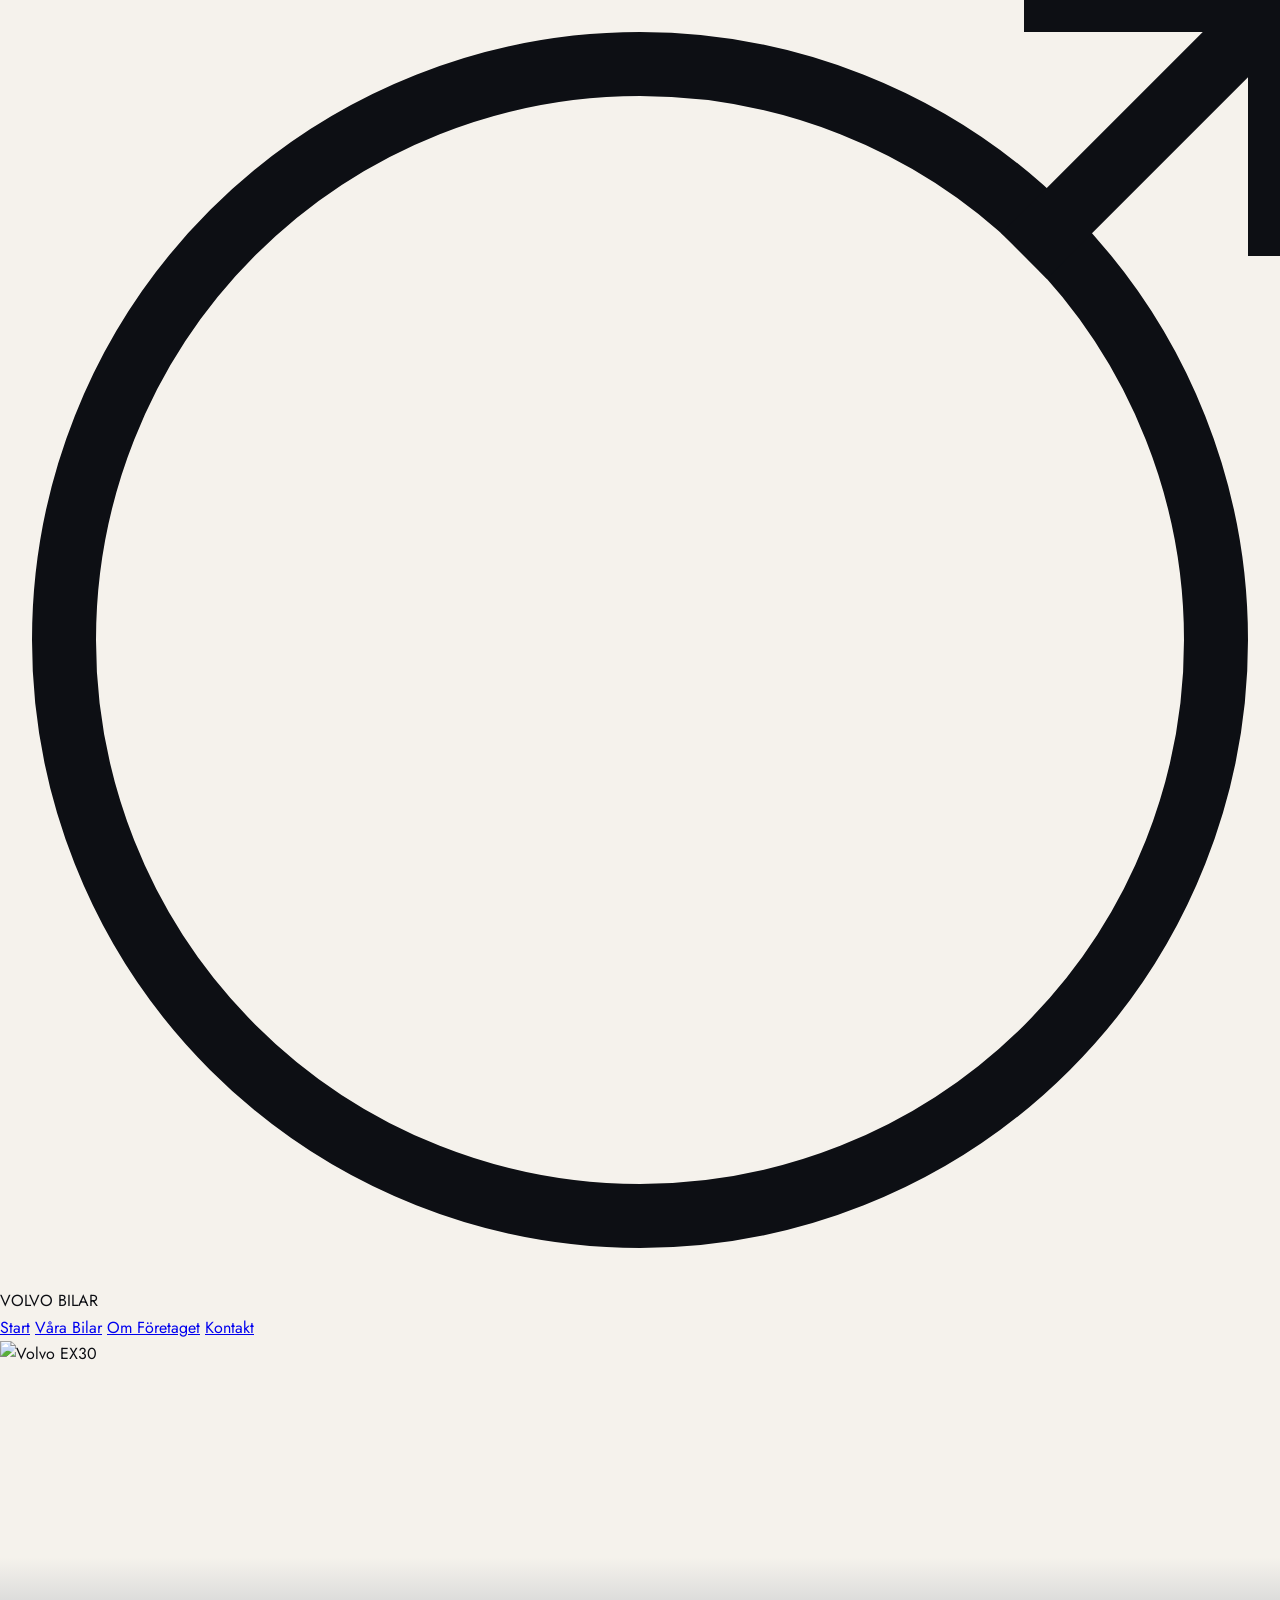
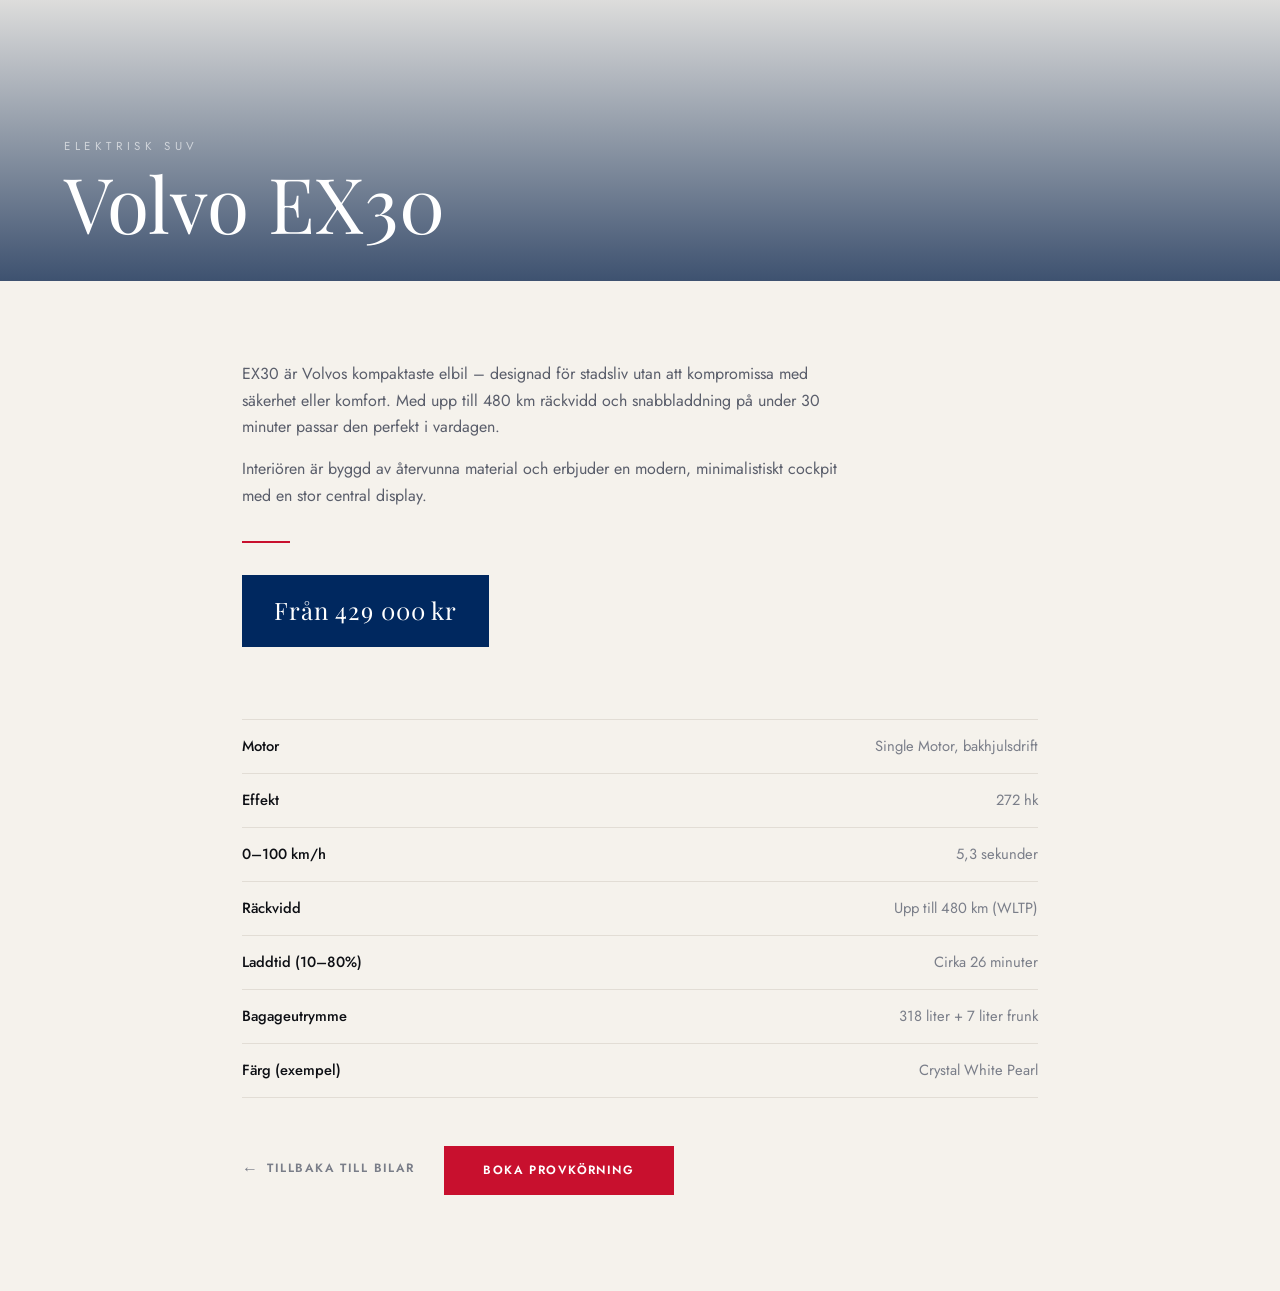
==== ex30.html @ cb6153fe "Create ex30.html" ====
<!DOCTYPE html>
<html lang="sv">
<head>
    <meta charset="UTF-8">
    <meta name="viewport" content="width=device-width, initial-scale=1.0">
    <title>Volvo EX30 – Volvo Bilar</title>

    <!-- Samma navigation-stilar som resten av sajten -->
    <link rel="stylesheet" href="style.css">

    <!-- Bilsidans egna stilar -->
    <style>
        /* ==========================================
   EX30 – BILSIDA  |  ex30.css
   ========================================== */

/* Importera samma typsnitt som resten av sajten */
@import url('https://fonts.googleapis.com/css2?family=Playfair+Display:ital,wght@0,400;0,700;1,400&family=Jost:wght@300;400;500;600&display=swap');

/* 1. GRUNDSTIL */
*, *::before, *::after { box-sizing: border-box; margin: 0; padding: 0; }

body {
    font-family: 'Jost', sans-serif;
    background: #f5f2ec;
    color: #0d0f14;
    line-height: 1.65;
}

/* 2. SIDHERO – stor bild med text ovanpå */
.car-hero {
    position: relative;
    height: 60vh;
    min-height: 380px;
    overflow: hidden;
}

.car-hero img {
    width: 100%; height: 100%;
    object-fit: cover;
    display: block;
}

/* Mörk gradient så texten syns */
.car-hero::after {
    content: '';
    position: absolute; inset: 0;
    background: linear-gradient(to top, rgba(0,28,70,.75) 0%, transparent 60%);
}

/* Text inuti hero */
.car-hero-text {
    position: absolute;
    bottom: 2.5rem; left: 4rem;
    color: white; z-index: 2;
}

.car-hero-text span {
    display: block;
    font-size: .72rem; letter-spacing: .4em;
    text-transform: uppercase; opacity: .6;
    margin-bottom: .5rem;
}

.car-hero-text h1 {
    font-family: 'Playfair Display', serif;
    font-size: clamp(2.5rem, 6vw, 5rem);
    font-weight: 400; line-height: 1;
}

/* 3. INNEHÅLL */
.car-page {
    max-width: 860px;
    margin: 0 auto;
    padding: 5rem 2rem 6rem;
}

/* Inledningstext */
.car-page p {
    font-size: 1rem;
    color: #5a5e6b;
    max-width: 620px;
    margin-bottom: 1rem;
}

/* Avdelare */
.divider {
    width: 48px; height: 2px;
    background: #c8102e;
    margin: 2rem 0;
}

/* 4. SPECIFIKATIONSLISTA */
.car-specs {
    list-style: none;
    margin: 2rem 0 3rem;
    border-top: 1px solid #e2ddd5;
}

.car-specs li {
    display: flex;
    justify-content: space-between;
    align-items: center;
    padding: .9rem 0;
    border-bottom: 1px solid #e2ddd5;
    font-size: .92rem;
}

.car-specs li strong {
    color: #0d0f14;
    font-weight: 500;
    min-width: 160px;
}

.car-specs li span { color: #7a7e89; }

/* 5. PRISBRICKA */
.car-price {
    display: inline-block;
    background: #00285f;
    color: white;
    padding: 1rem 2rem;
    font-family: 'Playfair Display', serif;
    font-size: 1.5rem;
    letter-spacing: .04em;
    margin-bottom: 2.5rem;
}

/* 6. KNAPPAR */
.btn-back {
    display: inline-flex;
    align-items: center;
    gap: .5rem;
    font-size: .75rem;
    font-weight: 600;
    letter-spacing: .12em;
    text-transform: uppercase;
    color: #7a7e89;
    text-decoration: none;
    transition: color .3s;
}

.btn-back::before { content: '←'; font-size: 1rem; }
.btn-back:hover { color: #00285f; }

.btn-contact {
    display: inline-block;
    margin-left: 1.5rem;
    padding: .85rem 2.4rem;
    background: #c8102e;
    color: white;
    font-size: .75rem;
    font-weight: 600;
    letter-spacing: .12em;
    text-transform: uppercase;
    text-decoration: none;
    border: 1.5px solid #c8102e;
    transition: background .3s, transform .3s;
}

.btn-contact:hover { background: transparent; color: #c8102e; transform: translateY(-2px); }

/* 7. RESPONSIV */
@media (max-width: 600px) {
    .car-hero-text { left: 1.5rem; bottom: 1.5rem; }
    .car-page { padding: 3rem 1.5rem 4rem; }
    .btn-contact { margin-left: 0; margin-top: 1rem; display: block; text-align: center; }
}

    </style>
</head>
<body>

    <!-- HEADER (samma som övriga sidor) -->
    <header class="header scrolled" id="header">
        <div class="logo">
            <svg class="logo-icon" viewBox="0 0 40 40" fill="none">
                <circle cx="20" cy="20" r="18" stroke="currentColor" stroke-width="2"/>
                <line x1="32" y1="8" x2="40" y2="0" stroke="currentColor" stroke-width="2"/>
                <line x1="32" y1="0" x2="40" y2="0" stroke="currentColor" stroke-width="2"/>
                <line x1="40" y1="0" x2="40" y2="8" stroke="currentColor" stroke-width="2"/>
            </svg>
            <span>VOLVO BILAR</span>
        </div>
        <nav class="menu">
            <a href="index.html">Start</a>
            <a href="index.html#cars" class="active">Våra Bilar</a>
            <a href="om.html">Om Företaget</a>
            <a href="kontakt.html">Kontakt</a>
        </nav>
    </header>

    <!-- HERO – stor bild med modellnamn -->
    <section class="car-hero">
        <img src="image/volvo-ex30-2024.png"  alt="Volvo EX30" width="500">
        <div class="car-hero-text">
            <span>Elektrisk SUV</span>
            <h1>Volvo EX30</h1>
        </div>
    </section>

    <!-- INNEHÅLL -->
    <main class="car-page">

        <p>
            EX30 är Volvos kompaktaste elbil – designad för stadsliv utan
            att kompromissa med säkerhet eller komfort. Med upp till 480 km
            räckvidd och snabbladdning på under 30 minuter passar den
            perfekt i vardagen.
        </p>
        <p>
            Interiören är byggd av återvunna material och erbjuder en
            modern, minimalistiskt cockpit med en stor central display.
        </p>

        <!-- Röd avdelare -->
        <div class="divider"></div>

        <!-- Pris -->
        <div class="car-price">Från 429 000 kr</div>

        <!-- Specifikationer -->
        <ul class="car-specs">
            <li><strong>Motor</strong>        <span>Single Motor, bakhjulsdrift</span></li>
            <li><strong>Effekt</strong>        <span>272 hk</span></li>
            <li><strong>0–100 km/h</strong>   <span>5,3 sekunder</span></li>
            <li><strong>Räckvidd</strong>      <span>Upp till 480 km (WLTP)</span></li>
            <li><strong>Laddtid (10–80%)</strong><span>Cirka 26 minuter</span></li>
            <li><strong>Bagageutrymme</strong> <span>318 liter + 7 liter frunk</span></li>
            <li><strong>Färg (exempel)</strong><span>Crystal White Pearl</span></li>
        </ul>

        <!-- Knappar -->
        <a href="index.html#cars" class="btn-back">Tillbaka till bilar</a>
        <a href="kontakt.html" class="btn-contact">Boka provkörning</a>

    </main>

    <script src="script.js"></script>
</body>
</html>
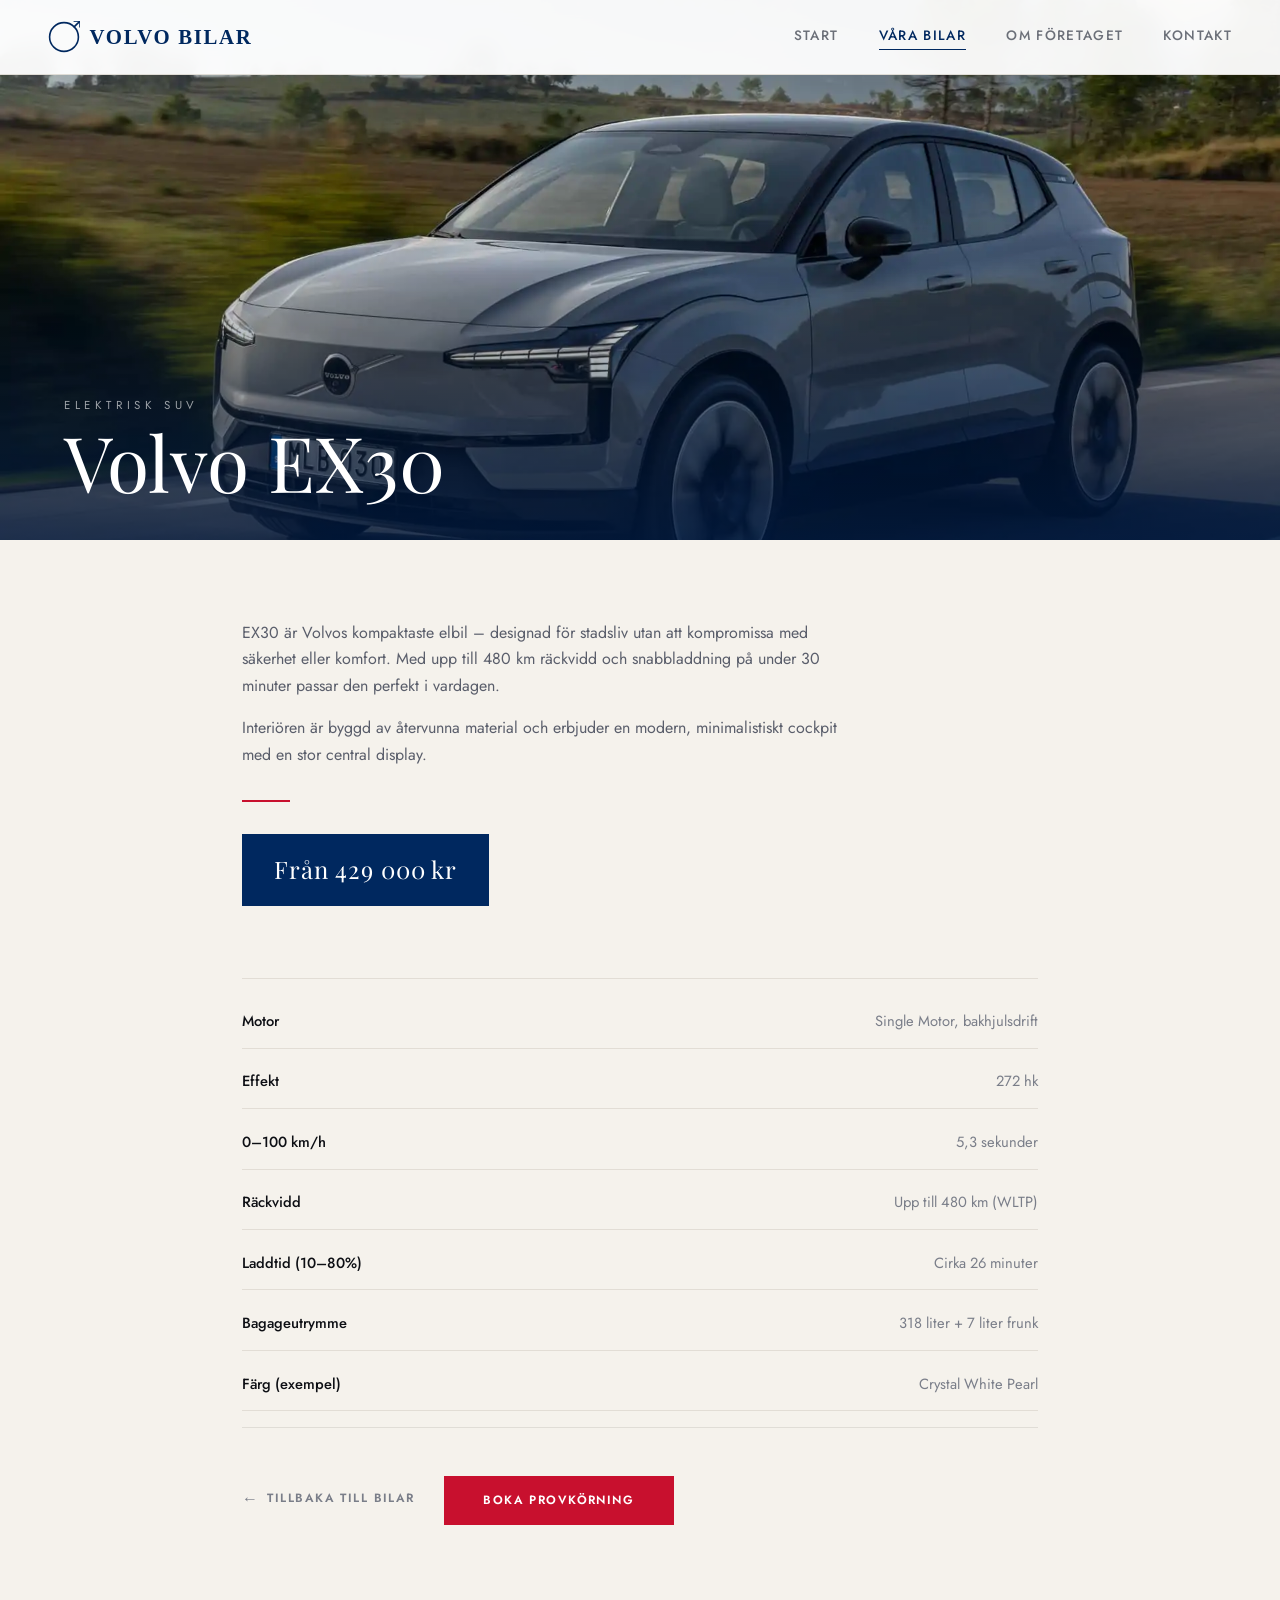
==== commit 38ddab7c: "Update ex30.html" ====
--- a/ex30.html
+++ b/ex30.html
@@ -192,7 +192,7 @@
 
     <!-- HERO – stor bild med modellnamn -->
     <section class="car-hero">
-        <img src="image/volvo-ex30-2024.png"  alt="Volvo EX30" width="500">
+        <img src="volvo-ex30-2024.png"  alt="Volvo EX30" width="500">
         <div class="car-hero-text">
             <span>Elektrisk SUV</span>
             <h1>Volvo EX30</h1>
--- a/style.css
+++ b/style.css
@@ -0,0 +1,805 @@
+/* ==========================================
+   VOLVO BILAR – STYLESHEET
+   Fil: style.css
+   Beskrivning: Stilar för hela webbplatsen
+   ========================================== */
+
+/* ------------------------------------------
+   1. CSS-VARIABLER (Custom Properties)
+   ------------------------------------------ */
+   :root {
+    /* Färger – Volvos officiella palett */
+    --clr-navy:    #00285f;   /* Volvo-blå */
+    --clr-red:     #c8102e;   /* Volvo-röd */
+    --clr-light:   #f4f3ef;   /* Kremvit bakgrund */
+    --clr-white:   #ffffff;
+    --clr-dark:    #111318;
+    --clr-gray:    #6b6f78;
+    --clr-border:  #e0ddd6;
+
+    /* Typografi */
+    --font-display: 'Cormorant Garamond', Georgia, serif;
+    --font-body:    'DM Sans', sans-serif;
+
+    /* Avstånd */
+    --space-xs:  0.5rem;
+    --space-sm:  1rem;
+    --space-md:  2rem;
+    --space-lg:  4rem;
+    --space-xl:  8rem;
+
+    /* Animationstider */
+    --ease: cubic-bezier(0.25, 0.46, 0.45, 0.94);
+    --dur: 0.4s;
+}
+
+/* ------------------------------------------
+   2. ÅTERSTÄLLNING & GRUNDSTIL
+   ------------------------------------------ */
+*, *::before, *::after {
+    box-sizing: border-box; /* Alla mått inkluderar padding */
+    margin: 0;
+    padding: 0;
+}
+
+html {
+    scroll-behavior: smooth; /* Mjuk scroll vid ankarlänkar */
+    font-size: 16px;
+}
+
+body {
+    font-family: var(--font-body);
+    background-color: var(--clr-light);
+    color: var(--clr-dark);
+    line-height: 1.6;
+    overflow-x: hidden; /* Förhindrar horisontell scroll */
+}
+
+img {
+    display: block;
+    max-width: 100%;
+    height: auto;
+}
+
+a {
+    color: inherit;
+    text-decoration: none;
+}
+
+
+
+/* ------------------------------------------
+   4. HEADER & NAVIGATION
+   ------------------------------------------ */
+.header {
+    position: fixed;             /* Stannar kvar vid scroll */
+    top: 0;
+    left: 0;
+    right: 0;
+    z-index: 1000;
+    display: flex;
+    align-items: center;
+    justify-content: space-between;
+    padding: 1.25rem 3rem;
+    background: rgba(255,255,255,0.95);
+    backdrop-filter: blur(10px);  /* Frostat glas-effekt */
+    border-bottom: 1px solid transparent;
+    transition: border-color var(--dur), box-shadow var(--dur);
+}
+
+/* Skugga dyker upp efter scroll (hanteras av JS) */
+.header.scrolled {
+    border-color: var(--clr-border);
+    box-shadow: 0 4px 30px rgba(0,0,0,0.08);
+}
+
+/* Logotyp */
+.logo {
+    display: flex;
+    align-items: center;
+    gap: 0.6rem;
+    font-family: var(--font-display);
+    font-size: 1.3rem;
+    font-weight: 600;
+    color: var(--clr-navy);
+    letter-spacing: 0.08em;
+}
+
+.logo-icon {
+    width: 32px;
+    height: 32px;
+    color: var(--clr-navy);
+    flex-shrink: 0;
+}
+
+/* Navigationslänkar */
+.menu {
+    display: flex;
+    gap: 2.5rem;
+}
+
+.menu a {
+    font-size: 0.85rem;
+    font-weight: 500;
+    letter-spacing: 0.1em;
+    text-transform: uppercase;
+    color: var(--clr-gray);
+    position: relative;
+    padding-bottom: 4px;
+    transition: color var(--dur);
+}
+
+/* Understrykning via ::after */
+.menu a::after {
+    content: '';
+    position: absolute;
+    bottom: 0;
+    left: 0;
+    width: 0;
+    height: 1px;
+    background: var(--clr-navy);
+    transition: width var(--dur) var(--ease);
+}
+
+.menu a:hover,
+.menu a.active {
+    color: var(--clr-navy);
+}
+
+.menu a:hover::after,
+.menu a.active::after {
+    width: 100%; /* Understrykning glider fram */
+}
+
+/* Hamburgermeny (dold på desktop) */
+.menu-toggle {
+    display: none;
+    flex-direction: column;
+    gap: 5px;
+    background: none;
+    border: none;
+    cursor: pointer;
+    padding: 4px;
+}
+
+.menu-toggle span {
+    display: block;
+    width: 24px;
+    height: 2px;
+    background: var(--clr-navy);
+    transition: transform var(--dur), opacity var(--dur);
+}
+
+/* ------------------------------------------
+   5. HERO
+   ------------------------------------------ */
+.hero {
+    position: relative;
+    height: 100vh;
+    min-height: 600px;
+    background:
+        linear-gradient(135deg, rgba(0,40,95,0.85) 0%, rgba(0,0,0,0.4) 100%),
+        url('volvo-ex30-2027.png') center/cover no-repeat;
+    
+    display: flex;
+    align-items: center;
+    justify-content: center;
+    overflow: hidden;
+}
+
+/* Mörkare överlapp för textläsbarhet */
+.hero-overlay {
+    position: absolute;
+    inset: 0;
+    background: linear-gradient(to right, rgba(0,40,95,0.6) 0%, transparent 70%);
+}
+
+/* Dekorativa vertikala linjer */
+.hero-lines {
+    position: absolute;
+    inset: 0;
+    display: flex;
+    justify-content: space-evenly;
+    pointer-events: none;
+    opacity: 0.08;
+}
+
+.hero-lines span {
+    display: block;
+    width: 1px;
+    background: white;
+}
+
+/* Innehåll */
+.hero-content {
+    position: relative;
+    z-index: 2;
+    text-align: center;
+    color: white;
+    padding: 2rem;
+    animation: heroFadeIn 1.2s var(--ease) 1.6s both; /* Fördröjd inkomst */
+}
+
+@keyframes heroFadeIn {
+    from { opacity: 0; transform: translateY(30px); }
+    to   { opacity: 1; transform: translateY(0); }
+}
+
+.hero-eyebrow {
+    font-size: 0.8rem;
+    letter-spacing: 0.4em;
+    text-transform: uppercase;
+    opacity: 0.7;
+    margin-bottom: var(--space-sm);
+}
+
+.hero-title {
+    font-family: var(--font-display);
+    font-size: clamp(3.5rem, 9vw, 8rem); /* Flytande textstorlek */
+    font-weight: 300;
+    line-height: 1;
+    margin-bottom: var(--space-sm);
+}
+
+.hero-title em {
+    font-style: italic;
+    color: #8ab4e8; /* Ljus blå accent */
+}
+
+.hero-sub {
+    font-size: 0.95rem;
+    letter-spacing: 0.3em;
+    text-transform: uppercase;
+    opacity: 0.8;
+    margin-bottom: var(--space-lg);
+}
+
+/* CTA-knappar */
+.hero-cta {
+    display: flex;
+    gap: 1rem;
+    justify-content: center;
+    flex-wrap: wrap;
+}
+
+.btn-primary {
+    display: inline-block;
+    padding: 0.9rem 2.5rem;
+    background: var(--clr-red);
+    color: white;
+    font-size: 0.85rem;
+    font-weight: 600;
+    letter-spacing: 0.1em;
+    text-transform: uppercase;
+    border: 2px solid var(--clr-red);
+    transition: background var(--dur), transform var(--dur);
+}
+
+.btn-primary:hover {
+    background: transparent;
+    transform: translateY(-2px);
+}
+
+.btn-ghost {
+    display: inline-block;
+    padding: 0.9rem 2.5rem;
+    background: transparent;
+    color: white;
+    font-size: 0.85rem;
+    font-weight: 500;
+    letter-spacing: 0.1em;
+    text-transform: uppercase;
+    border: 2px solid rgba(255,255,255,0.5);
+    transition: border-color var(--dur), transform var(--dur);
+}
+
+.btn-ghost:hover {
+    border-color: white;
+    transform: translateY(-2px);
+}
+
+/* Scrollindikator */
+.scroll-hint {
+    position: absolute;
+    bottom: 2rem;
+    left: 50%;
+    transform: translateX(-50%);
+    display: flex;
+    flex-direction: column;
+    align-items: center;
+    gap: 0.5rem;
+    color: rgba(255,255,255,0.5);
+    font-size: 0.65rem;
+    letter-spacing: 0.3em;
+    text-transform: uppercase;
+    z-index: 2;
+}
+
+.scroll-line {
+    width: 1px;
+    height: 50px;
+    background: rgba(255,255,255,0.3);
+    position: relative;
+    overflow: hidden;
+}
+
+.scroll-line::after {
+    content: '';
+    position: absolute;
+    top: -100%;
+    width: 100%;
+    height: 100%;
+    background: white;
+    animation: scrollAnim 2s ease-in-out infinite;
+}
+
+@keyframes scrollAnim {
+    0%   { top: -100%; }
+    100% { top: 200%; }
+}
+
+/* ------------------------------------------
+   6. DELADE STILAR (rubriker, labels)
+   ------------------------------------------ */
+.section-label {
+    font-size: 0.72rem;
+    letter-spacing: 0.4em;
+    text-transform: uppercase;
+    color: var(--clr-red);
+    margin-bottom: 0.75rem;
+}
+
+h2 {
+    font-family: var(--font-display);
+    font-size: clamp(2rem, 5vw, 3.5rem);
+    font-weight: 300;
+    line-height: 1.1;
+    color: var(--clr-navy);
+}
+
+h2 em {
+    font-style: italic;
+    color: var(--clr-red);
+}
+
+/* ------------------------------------------
+   7. INTRO-SEKTION
+   ------------------------------------------ */
+.intro {
+    padding: var(--space-xl) var(--space-lg);
+    background: var(--clr-white);
+}
+
+.intro-inner {
+    max-width: 1100px;
+    margin: 0 auto;
+    display: grid;
+    grid-template-columns: 280px 1fr; /* Fast vänsterkolumn */
+    gap: 5rem;
+    align-items: center;
+}
+
+/* Statistikblock */
+.intro-stats {
+    display: flex;
+    flex-direction: column;
+    gap: var(--space-md);
+    padding-right: 3rem;
+    border-right: 1px solid var(--clr-border);
+}
+
+.stat {
+    display: flex;
+    flex-direction: column;
+}
+
+.stat-num {
+    font-family: var(--font-display);
+    font-size: 3rem;
+    font-weight: 600;
+    color: var(--clr-navy);
+    line-height: 1;
+}
+
+.stat-label {
+    font-size: 0.75rem;
+    letter-spacing: 0.2em;
+    text-transform: uppercase;
+    color: var(--clr-gray);
+    margin-top: 0.25rem;
+}
+
+/* Textkolumn */
+.intro-text p {
+    color: var(--clr-gray);
+    margin-top: 1.25rem;
+    max-width: 520px;
+    font-size: 0.95rem;
+}
+
+/* ------------------------------------------
+   8. BILSEKTIONEN
+   ------------------------------------------ */
+.cars {
+    padding: var(--space-xl) var(--space-lg);
+    background: var(--clr-light);
+}
+
+.section-header {
+    text-align: center;
+    margin-bottom: 4rem;
+}
+
+/* Kortgalleri – tre kolumner */
+.cars-grid {
+    max-width: 1200px;
+    margin: 0 auto;
+    display: grid;
+    grid-template-columns: repeat(3, 1fr);
+    gap: 2rem;
+}
+
+/* Enskilt bilkort */
+.car-card {
+    background: var(--clr-white);
+    display: flex;
+    flex-direction: column;
+    border: 1px solid var(--clr-border);
+    transition: transform var(--dur) var(--ease), box-shadow var(--dur);
+    position: relative;
+    overflow: hidden;
+}
+
+.car-card:hover {
+    transform: translateY(-8px); /* Lyfter kortet vid hover */
+    box-shadow: 0 20px 60px rgba(0,40,95,0.15);
+}
+
+/* Framhävt (populärast) kort */
+.car-card.featured {
+    border-color: var(--clr-navy);
+}
+
+.car-card.featured::before {
+    content: '';
+    position: absolute;
+    top: 0;
+    left: 0;
+    right: 0;
+    height: 3px;
+    background: var(--clr-navy);
+}
+
+/* Bildwrapper */
+.car-img-wrap {
+    position: relative;
+    aspect-ratio: 16/9;
+    background: #d8dde6;
+    overflow: hidden;
+}
+
+.car-img-wrap img {
+    width: 100%;
+    height: 100%;
+    object-fit: cover;          /* Bilden fyller utan förvrängning */
+    transition: transform 0.6s var(--ease);
+}
+
+.car-card:hover .car-img-wrap img {
+    transform: scale(1.05); /* Mjuk zoom vid hover */
+}
+
+/* Platshållare om bild saknas */
+.car-img-wrap.img-placeholder {
+    display: flex;
+    align-items: center;
+    justify-content: center;
+}
+
+.car-img-wrap.img-placeholder::after {
+    content: 'Bild ej tillgänglig';
+    font-size: 0.75rem;
+    color: var(--clr-gray);
+    letter-spacing: 0.1em;
+}
+
+/* Etikett (badge) */
+.car-badge {
+    position: absolute;
+    bottom: 1rem;
+    left: 1rem;
+    padding: 0.3rem 0.8rem;
+    background: var(--clr-navy);
+    color: white;
+    font-size: 0.65rem;
+    font-weight: 600;
+    letter-spacing: 0.15em;
+    text-transform: uppercase;
+}
+
+.car-badge.popular {
+    background: var(--clr-red);
+}
+
+/* Kortinnehåll */
+.car-info {
+    padding: 1.75rem;
+    display: flex;
+    flex-direction: column;
+    flex: 1;
+    gap: 0.5rem;
+}
+
+.car-num {
+    font-family: var(--font-display);
+    font-size: 0.75rem;
+    color: var(--clr-gray);
+    letter-spacing: 0.2em;
+}
+
+.car-info h3 {
+    font-family: var(--font-display);
+    font-size: 1.6rem;
+    font-weight: 600;
+    color: var(--clr-navy);
+}
+
+.car-tagline {
+    font-size: 0.82rem;
+    color: var(--clr-gray);
+    margin-bottom: 0.5rem;
+}
+
+/* Specifikationslista */
+.car-specs {
+    list-style: none;
+    display: flex;
+    flex-direction: column;
+    gap: 0.4rem;
+    margin: 0.5rem 0;
+    padding: 1rem 0;
+    border-top: 1px solid var(--clr-border);
+    border-bottom: 1px solid var(--clr-border);
+    flex: 1;
+}
+
+.car-specs li {
+    font-size: 0.82rem;
+    color: var(--clr-gray);
+    display: flex;
+    justify-content: space-between;
+}
+
+.car-specs li strong {
+    color: var(--clr-dark);
+    font-weight: 500;
+    min-width: 100px;
+}
+
+/* Kortfot: pris + länk */
+.car-footer {
+    display: flex;
+    align-items: center;
+    justify-content: space-between;
+    margin-top: 0.5rem;
+}
+
+.price {
+    font-size: 0.8rem;
+    color: var(--clr-gray);
+}
+
+.price strong {
+    font-size: 1rem;
+    color: var(--clr-navy);
+    font-weight: 600;
+}
+
+.btn-card {
+    font-size: 0.8rem;
+    font-weight: 600;
+    color: var(--clr-red);
+    letter-spacing: 0.05em;
+    transition: letter-spacing var(--dur);
+}
+
+.btn-card:hover {
+    letter-spacing: 0.1em; /* Bokstäverna sprids åt vid hover */
+}
+
+/* ------------------------------------------
+   9. USP-BÄLTE (fyra fördelar)
+   ------------------------------------------ */
+.usp {
+    background: var(--clr-navy);
+    padding: var(--space-lg);
+}
+
+.usp-grid {
+    max-width: 1100px;
+    margin: 0 auto;
+    display: grid;
+    grid-template-columns: repeat(4, 1fr);
+    gap: 2rem;
+}
+
+.usp-item {
+    display: flex;
+    flex-direction: column;
+    align-items: center;
+    text-align: center;
+    color: white;
+    gap: 0.75rem;
+    padding: 1.5rem;
+    border: 1px solid rgba(255,255,255,0.1);
+    transition: background var(--dur);
+}
+
+.usp-item:hover {
+    background: rgba(255,255,255,0.05);
+}
+
+.usp-item svg {
+    width: 32px;
+    height: 32px;
+    color: #8ab4e8;
+}
+
+.usp-item h4 {
+    font-family: var(--font-display);
+    font-size: 1.1rem;
+    font-weight: 400;
+}
+
+.usp-item p {
+    font-size: 0.8rem;
+    opacity: 0.65;
+    line-height: 1.5;
+}
+
+/* ------------------------------------------
+   10. FOOTER
+   ------------------------------------------ */
+.footer {
+    background: var(--clr-dark);
+    color: rgba(255,255,255,0.6);
+}
+
+.footer-inner {
+    max-width: 1100px;
+    margin: 0 auto;
+    display: grid;
+    grid-template-columns: 1.5fr 1fr 1fr;
+    gap: 3rem;
+    padding: var(--space-lg);
+}
+
+.footer-logo {
+    font-family: var(--font-display);
+    font-size: 1.5rem;
+    font-weight: 600;
+    color: white;
+    letter-spacing: 0.1em;
+    display: block;
+    margin-bottom: 1rem;
+}
+
+.footer-brand p,
+.footer-contact p {
+    font-size: 0.82rem;
+    line-height: 1.8;
+}
+
+.footer-links {
+    display: flex;
+    flex-direction: column;
+    gap: 0.6rem;
+}
+
+.footer-links h5,
+.footer-contact h5 {
+    color: white;
+    font-size: 0.75rem;
+    letter-spacing: 0.2em;
+    text-transform: uppercase;
+    margin-bottom: 0.5rem;
+}
+
+.footer-links a {
+    font-size: 0.82rem;
+    transition: color var(--dur);
+}
+
+.footer-links a:hover {
+    color: white;
+}
+
+.footer-bottom {
+    border-top: 1px solid rgba(255,255,255,0.08);
+    padding: 1.25rem var(--space-lg);
+    display: flex;
+    justify-content: space-between;
+    font-size: 0.72rem;
+    opacity: 0.4;
+}
+
+/* ------------------------------------------
+   11. RESPONSIV DESIGN
+       Skärmar <= 960px (t.ex. surfplattor)
+   ------------------------------------------ */
+@media (max-width: 960px) {
+
+    /* Navigering – hamburgermeny */
+    .menu-toggle { display: flex; }
+
+    .menu {
+        display: none;            /* Dold som standard */
+        position: absolute;
+        top: 100%;
+        left: 0;
+        right: 0;
+        flex-direction: column;
+        background: white;
+        padding: 1.5rem 2rem;
+        box-shadow: 0 10px 30px rgba(0,0,0,0.1);
+        gap: 1.25rem;
+        border-top: 1px solid var(--clr-border);
+    }
+
+    /* Klassen läggs till av JS */
+    .menu.open { display: flex; }
+
+    /* Intro: en kolumn */
+    .intro-inner {
+        grid-template-columns: 1fr;
+        gap: 2rem;
+    }
+
+    .intro-stats {
+        flex-direction: row;
+        border-right: none;
+        border-bottom: 1px solid var(--clr-border);
+        padding-right: 0;
+        padding-bottom: var(--space-md);
+    }
+
+    /* Bilkort: två kolumner */
+    .cars-grid {
+        grid-template-columns: repeat(2, 1fr);
+    }
+
+    /* USP: två kolumner */
+    .usp-grid {
+        grid-template-columns: repeat(2, 1fr);
+    }
+
+    /* Footer: en kolumn */
+    .footer-inner {
+        grid-template-columns: 1fr;
+        gap: 2rem;
+    }
+}
+
+/* ------------------------------------------
+   12. RESPONSIV DESIGN
+       Skärmar <= 600px (mobiltelefoner)
+   ------------------------------------------ */
+@media (max-width: 600px) {
+    .header { padding: 1rem 1.5rem; }
+    .hero-cta { flex-direction: column; align-items: center; }
+    .intro { padding: var(--space-lg) var(--space-sm); }
+    .cars { padding: var(--space-lg) var(--space-sm); }
+    .usp  { padding: var(--space-md) var(--space-sm); }
+
+    /* Bilkort: en kolumn på mobil */
+    .cars-grid { grid-template-columns: 1fr; }
+
+    /* USP: en kolumn på mobil */
+    .usp-grid  { grid-template-columns: 1fr; }
+
+    .footer-bottom {
+        flex-direction: column;
+        gap: 0.5rem;
+        text-align: center;
+    }
+}
